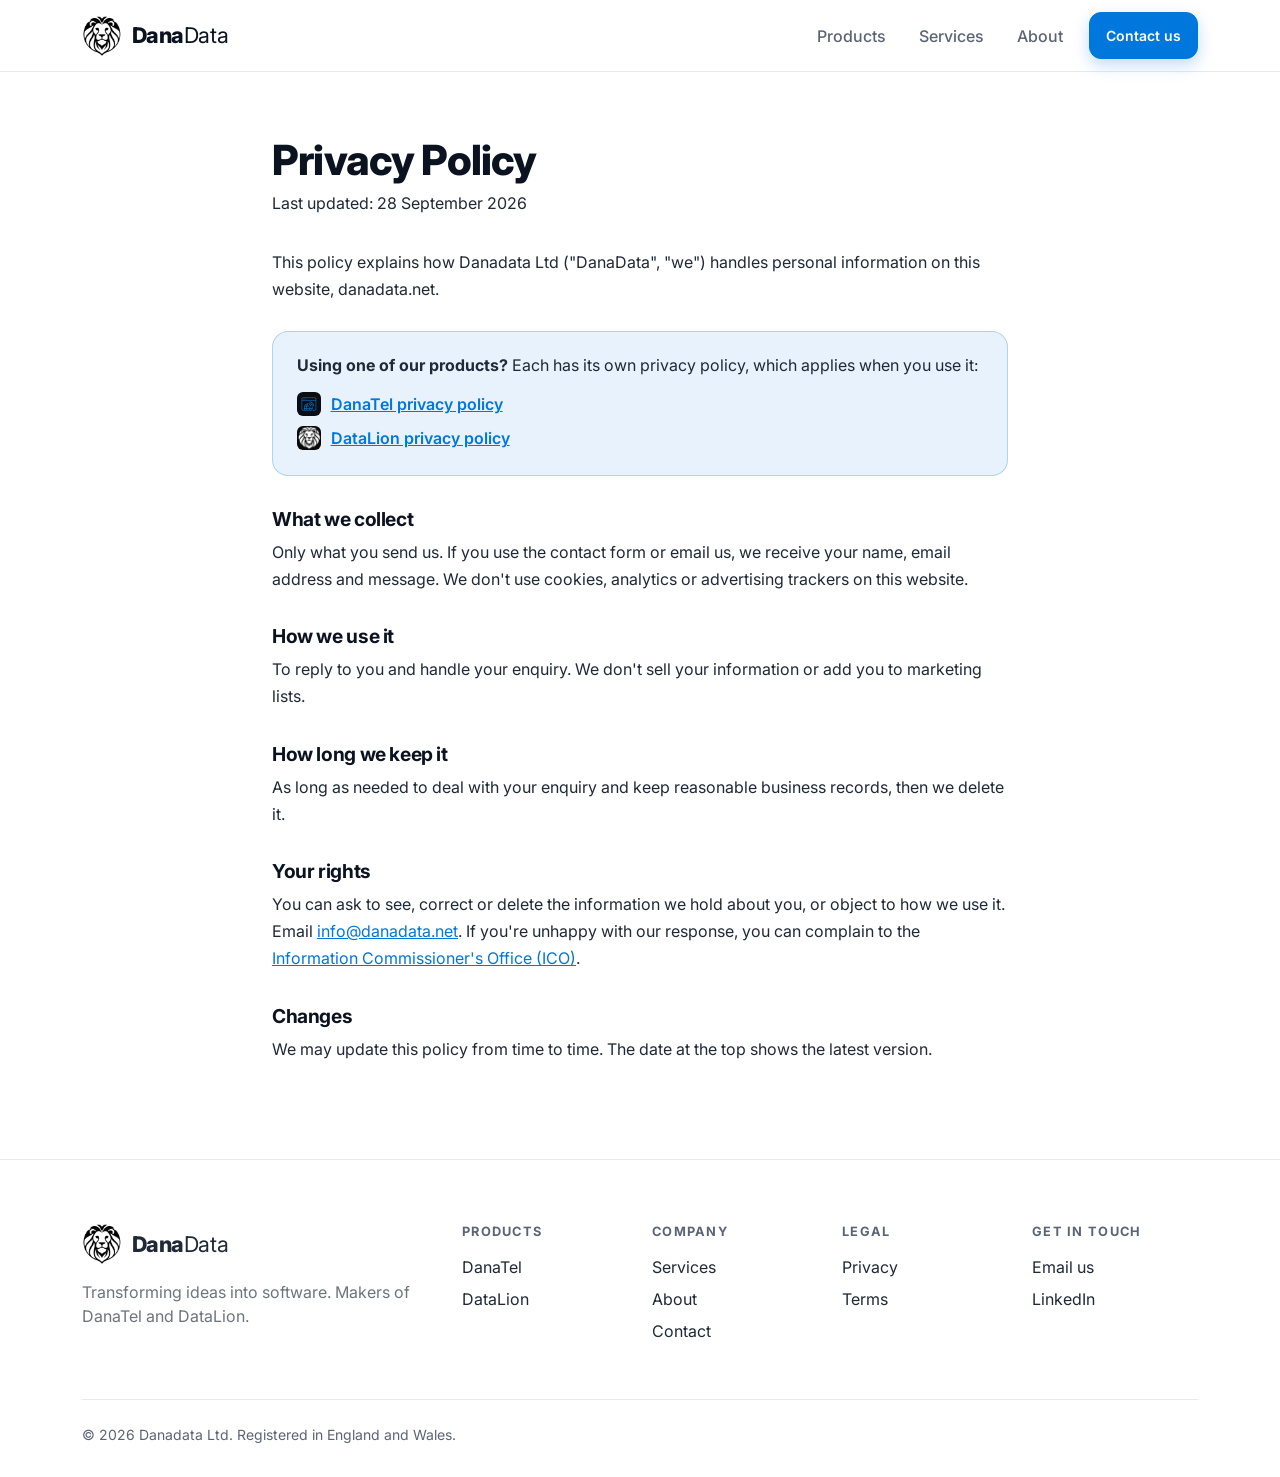
==== privacy.html @ 656f4fb0 "Add terms and privacy" ====
<!DOCTYPE html>
<html lang="en">
<head>
  <meta charset="UTF-8">
  <meta name="viewport" content="width=device-width, initial-scale=1.0">
  <title>Privacy Policy | DanaData</title>
  <meta name="description" content="How DanaData handles personal information on danadata.net, with links to the DanaTel and DataLion privacy policies.">
  <link rel="canonical" href="https://www.danadata.net/privacy.html">
  <link rel="icon" href="icon.png">
  <link rel="manifest" href="/manifest.json">
  <meta name="theme-color" content="#ffffff">
  <link rel="preconnect" href="https://fonts.googleapis.com">
  <link rel="preconnect" href="https://fonts.gstatic.com" crossorigin>
  <link href="https://fonts.googleapis.com/css2?family=Inter:wght@400;500;600;700;800&display=swap" rel="stylesheet">
  <link href="bootstrap.min.css" rel="stylesheet">
  <link href="bootstrap-icons.css" rel="stylesheet">
  <link href="site.css" rel="stylesheet">
</head>
<body>

<!-- Header -->
<header class="dd-header">
  <nav class="navbar navbar-expand-lg">
    <div class="container">
      <a class="dd-brand" href="/">
        <img src="danadata-black.png" alt="" width="40" height="40">
        <span><strong>Dana</strong>Data</span>
      </a>
      <button class="navbar-toggler border-0" type="button" data-bs-toggle="collapse" data-bs-target="#nav" aria-controls="nav" aria-expanded="false" aria-label="Menu">
        <span class="navbar-toggler-icon"></span>
      </button>
      <div class="collapse navbar-collapse" id="nav">
        <ul class="navbar-nav ms-auto align-items-lg-center gap-lg-1">
          <li class="nav-item"><a class="nav-link" href="/#products">Products</a></li>
          <li class="nav-item"><a class="nav-link" href="/#services">Services</a></li>
          <li class="nav-item"><a class="nav-link" href="/#about">About</a></li>
          <li class="nav-item ms-lg-2"><a class="btn btn-primary btn-sm px-3" href="/#contact">Contact us</a></li>
        </ul>
      </div>
    </div>
  </nav>
</header>

<main class="dd-legal">
  <div class="container">
    <h1>Privacy Policy</h1>
    <p class="dd-legal-updated">Last updated: 28 September 2026</p>

    <p>This policy explains how Danadata Ltd ("DanaData", "we") handles personal information on this website, danadata.net.</p>

    <div class="dd-legal-products">
      <p class="mb-2"><strong>Using one of our products?</strong> Each has its own privacy policy, which applies when you use it:</p>
      <ul>
        <li><img src="danatel-icon.png" alt="" width="24" height="24"> <a href="https://danatel.net/privacy/" target="_blank" rel="noopener">DanaTel privacy policy</a></li>
        <li><img src="danadata-nb-200.png" alt="" width="24" height="24"> <a href="https://www.datalion.ai/privacy-policy/" target="_blank" rel="noopener">DataLion privacy policy</a></li>
      </ul>
    </div>

    <h2>What we collect</h2>
    <p>Only what you send us. If you use the contact form or email us, we receive your name, email address and message. We don't use cookies, analytics or advertising trackers on this website.</p>

    <h2>How we use it</h2>
    <p>To reply to you and handle your enquiry. We don't sell your information or add you to marketing lists.</p>

    <h2>How long we keep it</h2>
    <p>As long as needed to deal with your enquiry and keep reasonable business records, then we delete it.</p>

    <h2>Your rights</h2>
    <p>You can ask to see, correct or delete the information we hold about you, or object to how we use it. Email <a href="mailto:info@danadata.net">info@danadata.net</a>. If you're unhappy with our response, you can complain to the <a href="https://ico.org.uk/make-a-complaint/" target="_blank" rel="noopener">Information Commissioner's Office (ICO)</a>.</p>

    <h2>Changes</h2>
    <p>We may update this policy from time to time. The date at the top shows the latest version.</p>
  </div>
</main>

<!-- Footer -->
<footer class="dd-footer">
  <div class="container">
    <div class="row g-4">
      <div class="col-lg-4">
        <a class="dd-brand mb-3" href="/">
          <img src="danadata-black.png" alt="" width="40" height="40">
          <span><strong>Dana</strong>Data</span>
        </a>
        <p class="text-secondary mb-0" style="max-width: 360px;">Transforming ideas into software. Makers of DanaTel and DataLion.</p>
      </div>
      <div class="col-6 col-lg-2">
        <h4>Products</h4>
        <ul>
          <li><a href="https://danatel.net" target="_blank" rel="noopener">DanaTel</a></li>
          <li><a href="https://www.datalion.ai" target="_blank" rel="noopener">DataLion</a></li>
        </ul>
      </div>
      <div class="col-6 col-lg-2">
        <h4>Company</h4>
        <ul>
          <li><a href="/#services">Services</a></li>
          <li><a href="/#about">About</a></li>
          <li><a href="/#contact">Contact</a></li>
        </ul>
      </div>
      <div class="col-6 col-lg-2">
        <h4>Legal</h4>
        <ul>
          <li><a href="/privacy.html">Privacy</a></li>
          <li><a href="/terms.html">Terms</a></li>
        </ul>
      </div>
      <div class="col-6 col-lg-2">
        <h4>Get in touch</h4>
        <ul>
          <li><a href="mailto:info@danadata.net">Email us</a></li>
          <li><a href="https://www.linkedin.com/company/danadataltd" target="_blank" rel="noopener">LinkedIn</a></li>
        </ul>
      </div>
    </div>
    <div class="dd-footer-bottom">
      &copy; 2026 Danadata Ltd. Registered in England and Wales.
    </div>
  </div>
</footer>

<script src="bootstrap.bundle.min.js"></script>
</body>
</html>
---- site.css ----
/* DanaData — site styles (on top of Bootstrap 5) */

:root {
  --dd-blue: #0077dd;
  --dd-blue-dark: #005bb5;
  --dd-blue-soft: #e8f2fc;
  --dd-ink: #0b1220;
  --dd-text: #1f2937;
  --dd-muted: #5b6475;
  --dd-bg-soft: #f5f7fb;
  --dd-border: #e6e9f0;
  --dd-radius: 16px;
  --dd-shadow: 0 1px 2px rgba(11, 18, 32, 0.04), 0 8px 24px rgba(11, 18, 32, 0.06);
  --dd-shadow-lg: 0 24px 60px rgba(11, 18, 32, 0.12);
}

html { scroll-behavior: smooth; scroll-padding-top: 80px; }

body {
  font-family: 'Inter', -apple-system, BlinkMacSystemFont, 'Segoe UI', sans-serif;
  color: var(--dd-text);
  background: #fff;
  -webkit-font-smoothing: antialiased;
}

a { color: var(--dd-blue); }
a:hover { color: var(--dd-blue-dark); }

h1, h2, h3, h4 { color: var(--dd-ink); letter-spacing: -0.02em; }

/* ── Buttons ─────────────────────────────────────────────── */
.btn { font-weight: 600; border-radius: 12px; padding: 0.75rem 1.4rem; }
.btn-primary { background: var(--dd-blue); border-color: var(--dd-blue); box-shadow: 0 6px 16px rgba(0, 119, 221, 0.25); }
.btn-primary:hover, .btn-primary:focus { background: var(--dd-blue-dark); border-color: var(--dd-blue-dark); }
.btn-outline-dark { border-color: var(--dd-border); color: var(--dd-ink); background: #fff; }
.btn-outline-dark:hover { background: var(--dd-bg-soft); border-color: var(--dd-border); color: var(--dd-ink); }

/* ── Header ──────────────────────────────────────────────── */
.dd-header {
  position: sticky;
  top: 0;
  z-index: 1030;
  background: rgba(255, 255, 255, 0.85);
  backdrop-filter: saturate(180%) blur(14px);
  -webkit-backdrop-filter: saturate(180%) blur(14px);
  border-bottom: 1px solid var(--dd-border);
}
.dd-header .navbar { padding: 0.75rem 0; }

.dd-brand {
  display: inline-flex;
  align-items: center;
  gap: 0.6rem;
  color: var(--dd-ink);
  font-size: 1.35rem;
  letter-spacing: -0.02em;
  text-decoration: none;
}
.dd-brand:hover { color: var(--dd-ink); }
.dd-brand img { width: 40px; height: 40px; }
.dd-brand strong { font-weight: 800; }
.dd-brand span { font-weight: 400; }

.dd-header .nav-link {
  color: var(--dd-muted);
  font-weight: 500;
  padding: 0.5rem 0.9rem !important;
  border-radius: 10px;
}
.dd-header .nav-link:hover { color: var(--dd-ink); background: var(--dd-bg-soft); }

/* ── Hero ────────────────────────────────────────────────── */
.dd-hero {
  position: relative;
  overflow: hidden;
  padding: 6rem 0 5rem;
  background:
    radial-gradient(circle at 85% 20%, rgba(0, 119, 221, 0.14), transparent 45%),
    radial-gradient(circle at 10% 90%, rgba(0, 180, 216, 0.10), transparent 40%),
    #fff;
}
.dd-hero::before {
  content: '';
  position: absolute;
  inset: 0;
  background-image: radial-gradient(rgba(11, 18, 32, 0.08) 1px, transparent 1px);
  background-size: 22px 22px;
  mask-image: linear-gradient(to bottom, rgba(0, 0, 0, 0.6), transparent 80%);
  -webkit-mask-image: linear-gradient(to bottom, rgba(0, 0, 0, 0.6), transparent 80%);
  pointer-events: none;
}
.dd-hero .container { position: relative; }

.dd-eyebrow {
  display: inline-flex;
  align-items: center;
  gap: 0.45rem;
  padding: 0.35rem 0.85rem;
  border: 1px solid rgba(0, 119, 221, 0.25);
  border-radius: 999px;
  background: var(--dd-blue-soft);
  color: var(--dd-blue-dark);
  font-size: 0.85rem;
  font-weight: 600;
}

.dd-hero h1 {
  margin: 1.25rem 0 1.25rem;
  font-size: clamp(2.4rem, 5.5vw, 4rem);
  font-weight: 800;
  line-height: 1.05;
}
.dd-gradient-text {
  background: linear-gradient(135deg, #0077dd 0%, #00b4d8 100%);
  -webkit-background-clip: text;
  background-clip: text;
  -webkit-text-fill-color: transparent;
}
.dd-lead { max-width: 560px; font-size: 1.15rem; line-height: 1.65; color: var(--dd-muted); }

.dd-hero-actions { display: flex; flex-wrap: wrap; gap: 0.75rem; margin-top: 2rem; }

/* Product preview stack in the hero */
.dd-stack { position: relative; max-width: 440px; margin: 0 auto; padding: 2.25rem 1.25rem; }
.dd-stack::before {
  content: '';
  position: absolute;
  inset: 0;
  border: 1px solid rgba(0, 119, 221, 0.14);
  border-radius: 28px;
  background: linear-gradient(135deg, rgba(0, 119, 221, 0.12), rgba(0, 180, 216, 0.05));
  transform: rotate(-3deg);
}
.dd-stack-card {
  position: relative;
  display: flex;
  align-items: center;
  gap: 1rem;
  padding: 1.25rem 1.35rem;
  border: 1px solid var(--dd-border);
  border-radius: 20px;
  background: #fff;
  box-shadow: var(--dd-shadow-lg);
  color: var(--dd-text);
  text-decoration: none;
  transition: transform 0.25s ease;
}
.dd-stack-card:hover { transform: translateY(-4px); color: var(--dd-text); }
.dd-stack-card + .dd-stack-card { margin-top: 1rem; margin-left: 2rem; margin-right: -0.75rem; }
.dd-stack-card + .dd-stack-card + .dd-stack-card { margin-left: 0; margin-right: 0; }
.dd-stack-card img { flex-shrink: 0; width: 56px; height: 56px; border-radius: 14px; }
.dd-stack-card strong { display: block; color: var(--dd-ink); font-size: 1.1rem; }
.dd-stack-card small { color: var(--dd-muted); }
.dd-stack-card > .bi:last-child { margin-left: auto; color: var(--dd-muted); }
.dd-stack-card-next { border-style: dashed; border-color: rgba(0, 119, 221, 0.4); background: rgba(255, 255, 255, 0.7); box-shadow: none; }
.dd-stack-card-next .dd-icon { width: 56px; height: 56px; margin: 0; border-radius: 14px; }

/* ── Sections ────────────────────────────────────────────── */
.dd-section { padding: 6rem 0; }
.dd-section-soft { background: var(--dd-bg-soft); }
.dd-section-head { max-width: 640px; margin: 0 auto 3rem; text-align: center; }
.dd-kicker { font-size: 0.8rem; font-weight: 700; letter-spacing: 0.12em; text-transform: uppercase; color: var(--dd-blue); }
.dd-section-head h2 { margin: 0.5rem 0 0.75rem; font-size: clamp(1.9rem, 3.5vw, 2.6rem); font-weight: 800; }
.dd-section-head p { font-size: 1.1rem; color: var(--dd-muted); }

/* Products */
.dd-product {
  height: 100%;
  display: flex;
  flex-direction: column;
  padding: 2rem;
  border: 1px solid var(--dd-border);
  border-radius: 24px;
  background: #fff;
  box-shadow: var(--dd-shadow);
}
.dd-product-head { display: flex; align-items: center; gap: 1rem; margin-bottom: 1.25rem; }
.dd-product-head img { width: 64px; height: 64px; border-radius: 16px; }
.dd-product-head h3 { margin: 0; font-size: 1.5rem; font-weight: 800; }
.dd-product-head p { margin: 0; color: var(--dd-muted); }
.dd-product > p { color: var(--dd-muted); line-height: 1.65; }
.dd-checks { list-style: none; padding: 0; margin: 0.5rem 0 1.75rem; }
.dd-checks li { display: flex; gap: 0.6rem; padding: 0.35rem 0; }
.dd-checks .bi { color: var(--dd-blue); }
.dd-product .btn { margin-top: auto; align-self: flex-start; }

/* Services */
.dd-service {
  height: 100%;
  padding: 1.75rem;
  border: 1px solid var(--dd-border);
  border-radius: var(--dd-radius);
  background: #fff;
  transition: border-color 0.2s, box-shadow 0.2s, transform 0.2s;
}
.dd-service:hover { border-color: rgba(0, 119, 221, 0.35); box-shadow: var(--dd-shadow); transform: translateY(-3px); }
.dd-icon {
  width: 48px;
  height: 48px;
  display: inline-flex;
  align-items: center;
  justify-content: center;
  margin-bottom: 1rem;
  border-radius: 12px;
  background: var(--dd-blue-soft);
  color: var(--dd-blue);
  font-size: 1.4rem;
}
.dd-service h3 { font-size: 1.15rem; font-weight: 700; }
.dd-service p { margin: 0; color: var(--dd-muted); line-height: 1.6; }

/* Why DanaData */
.dd-point { display: flex; gap: 1rem; }
.dd-point .dd-icon { flex-shrink: 0; margin: 0; }
.dd-point h3 { font-size: 1.1rem; font-weight: 700; margin-bottom: 0.35rem; }
.dd-point p { margin: 0; color: var(--dd-muted); line-height: 1.6; }

/* About */
.dd-about-card {
  padding: 2.5rem;
  border-radius: 24px;
  background: var(--dd-ink);
  color: #cbd5e1;
}
.dd-about-card img { width: 72px; height: 72px; }
.dd-about-card h3 { color: #fff; font-weight: 800; }
.dd-facts { list-style: none; padding: 0; margin: 1.5rem 0 0; }
.dd-facts li { display: flex; gap: 0.6rem; padding: 0.45rem 0; border-top: 1px solid rgba(255, 255, 255, 0.08); }
.dd-facts .bi { color: #5aa9ec; }

/* Contact band */
.dd-contact {
  padding: 3.5rem 3rem;
  border-radius: 28px;
  background:
    radial-gradient(circle at 90% 10%, rgba(0, 180, 216, 0.35), transparent 45%),
    linear-gradient(135deg, #0077dd 0%, #0b3d91 100%);
  color: #e6f0fb;
}
.dd-contact h2 { color: #fff; font-size: clamp(1.8rem, 3.5vw, 2.5rem); font-weight: 800; }
.dd-contact-links { list-style: none; padding: 0; margin: 0; }
.dd-contact-links li { display: flex; align-items: center; gap: 0.6rem; padding: 0.35rem 0; }
.dd-contact-links a { color: #fff; text-decoration: none; font-weight: 600; }
.dd-contact-links a:hover { text-decoration: underline; }

/* Contact form */
.dd-form {
  padding: 2rem;
  border-radius: 20px;
  background: #fff;
  box-shadow: var(--dd-shadow-lg);
  color: var(--dd-text);
}
.dd-form .form-label { font-size: 0.875rem; font-weight: 600; color: var(--dd-ink); }
.dd-form .form-control,
.dd-form .form-select { padding: 0.7rem 0.9rem; border-color: var(--dd-border); border-radius: 12px; }
.dd-form .form-control:focus,
.dd-form .form-select:focus { border-color: var(--dd-blue); box-shadow: 0 0 0 4px rgba(0, 119, 221, 0.15); }
.dd-trap { position: absolute; left: -9999px; width: 1px; height: 1px; opacity: 0; }
.dd-form-status { margin-top: 1rem; padding: 0.8rem 1rem; border-radius: 12px; font-weight: 500; }
.dd-form-status.is-ok { background: #e7f7ef; color: #0f6b3f; }
.dd-form-status.is-error { background: #fdecec; color: #a12020; }

/* ── Footer ──────────────────────────────────────────────── */
.dd-footer { padding: 4rem 0 2rem; border-top: 1px solid var(--dd-border); background: #fff; }
.dd-footer h4 { font-size: 0.8rem; font-weight: 700; letter-spacing: 0.1em; text-transform: uppercase; color: var(--dd-muted); margin-bottom: 1rem; }
.dd-footer ul { list-style: none; padding: 0; margin: 0; }
.dd-footer li { margin-bottom: 0.5rem; }
.dd-footer a { color: var(--dd-text); text-decoration: none; }
.dd-footer a:hover { color: var(--dd-blue); }
.dd-footer-bottom { margin-top: 3rem; padding-top: 1.5rem; border-top: 1px solid var(--dd-border); font-size: 0.875rem; color: var(--dd-muted); }

/* ── Legal pages ─────────────────────────────────────────── */
.dd-legal { padding: 4rem 0 5rem; }
.dd-legal .container { max-width: 760px; }
.dd-legal h1 { font-size: clamp(2rem, 4vw, 2.6rem); font-weight: 800; margin-bottom: 0.25rem; }
.dd-legal-updated { color: var(--dd-muted); margin-bottom: 2rem; }
.dd-legal h2 { margin: 2rem 0 0.5rem; font-size: 1.2rem; font-weight: 700; }
.dd-legal p { color: var(--dd-text); line-height: 1.7; }
.dd-legal-products {
  margin: 1.75rem 0 0.5rem;
  padding: 1.25rem 1.5rem;
  border: 1px solid rgba(0, 119, 221, 0.25);
  border-radius: var(--dd-radius);
  background: var(--dd-blue-soft);
}
.dd-legal-products ul { list-style: none; padding: 0; margin: 0; }
.dd-legal-products li { display: flex; align-items: center; gap: 0.6rem; padding: 0.3rem 0; font-weight: 600; }
.dd-legal-products img { border-radius: 6px; }

/* ── Small screens ───────────────────────────────────────── */
@media (max-width: 991.98px) {
  .dd-hero { padding: 4rem 0 3.5rem; }
  .dd-stack { margin-top: 0.5rem; }
  .dd-stack-card + .dd-stack-card { margin-left: 1.5rem; margin-right: 0; }
  .dd-header .navbar-collapse { padding: 0.75rem 0; }
}

@media (max-width: 575.98px) {
  .dd-section { padding: 4rem 0; }
  .dd-product, .dd-about-card { padding: 1.5rem; }
  .dd-hero-actions .btn { width: 100%; }
  .dd-contact { padding: 2.5rem 1rem; }
  .dd-form { padding: 1.25rem; }
}

@media (prefers-reduced-motion: reduce) {
  html { scroll-behavior: auto; }
  .dd-stack-card, .dd-service { transition: none; }
}
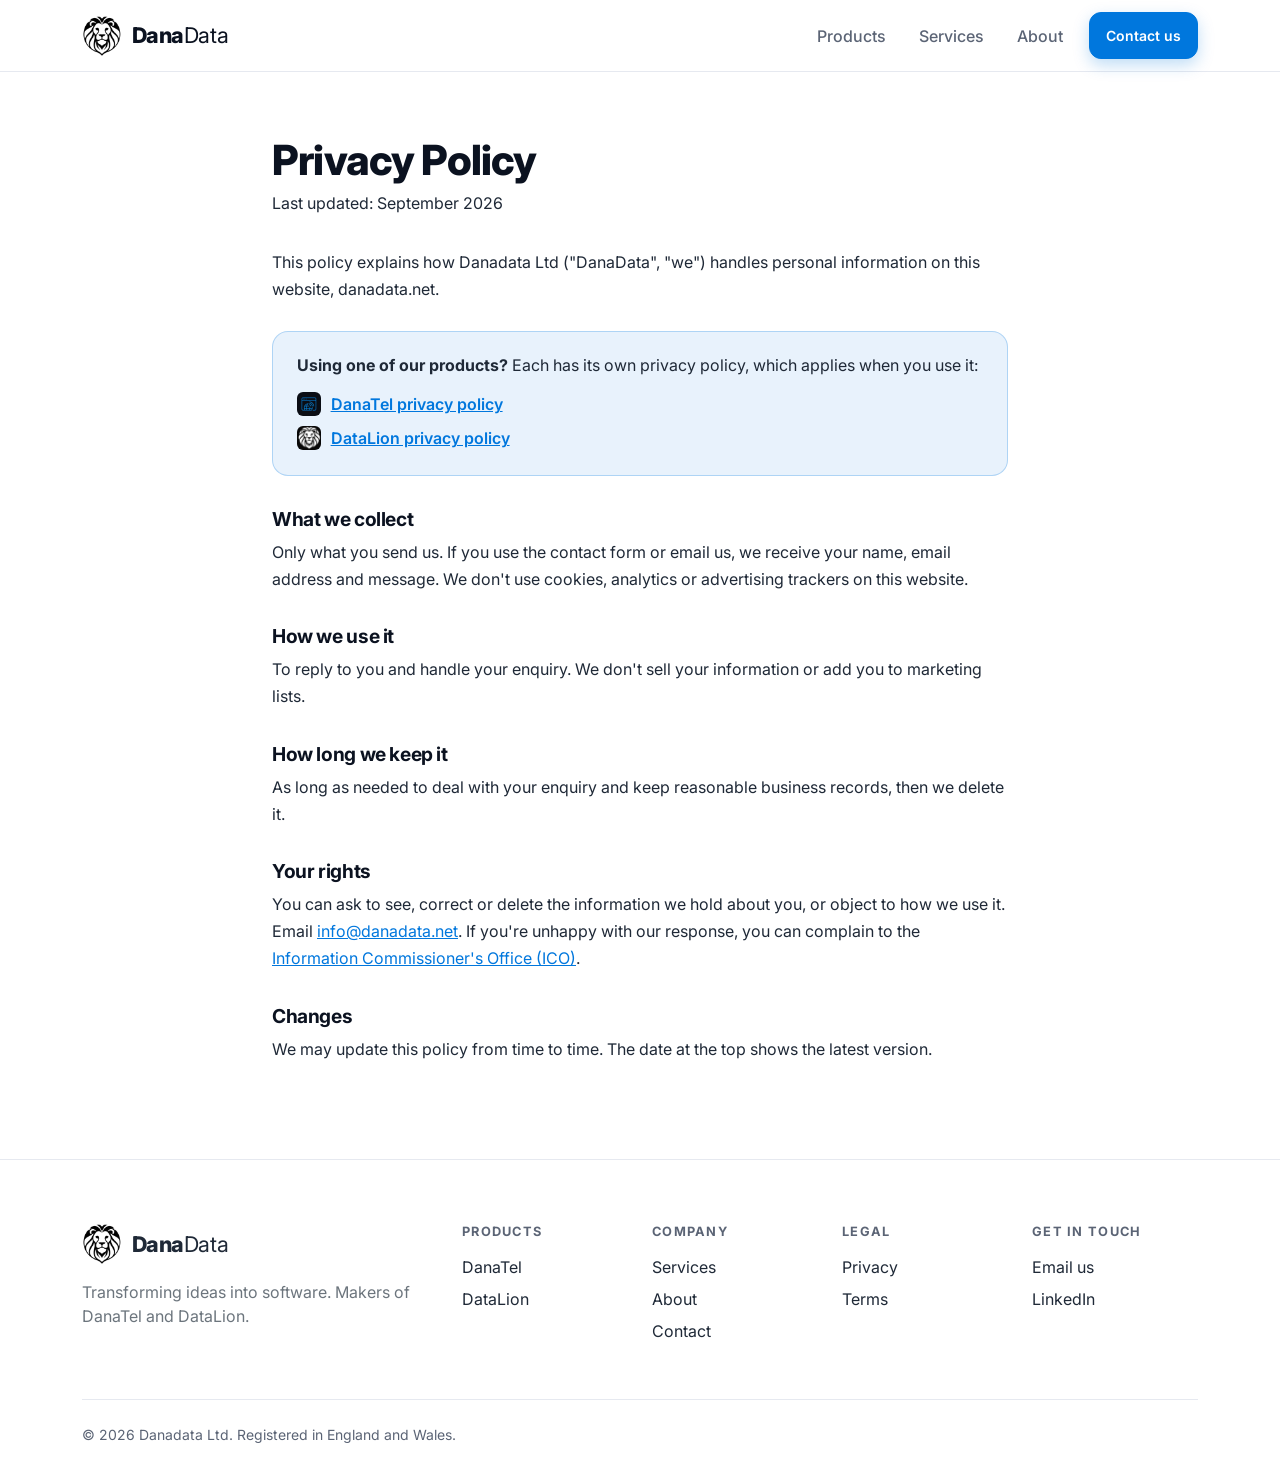
==== commit b7ddf9e8: "Update terms and privacy" ====
--- a/privacy.html
+++ b/privacy.html
@@ -44,7 +44,7 @@
 <main class="dd-legal">
   <div class="container">
     <h1>Privacy Policy</h1>
-    <p class="dd-legal-updated">Last updated: 28 September 2026</p>
+    <p class="dd-legal-updated">Last updated: September 2026</p>
 
     <p>This policy explains how Danadata Ltd ("DanaData", "we") handles personal information on this website, danadata.net.</p>
 
